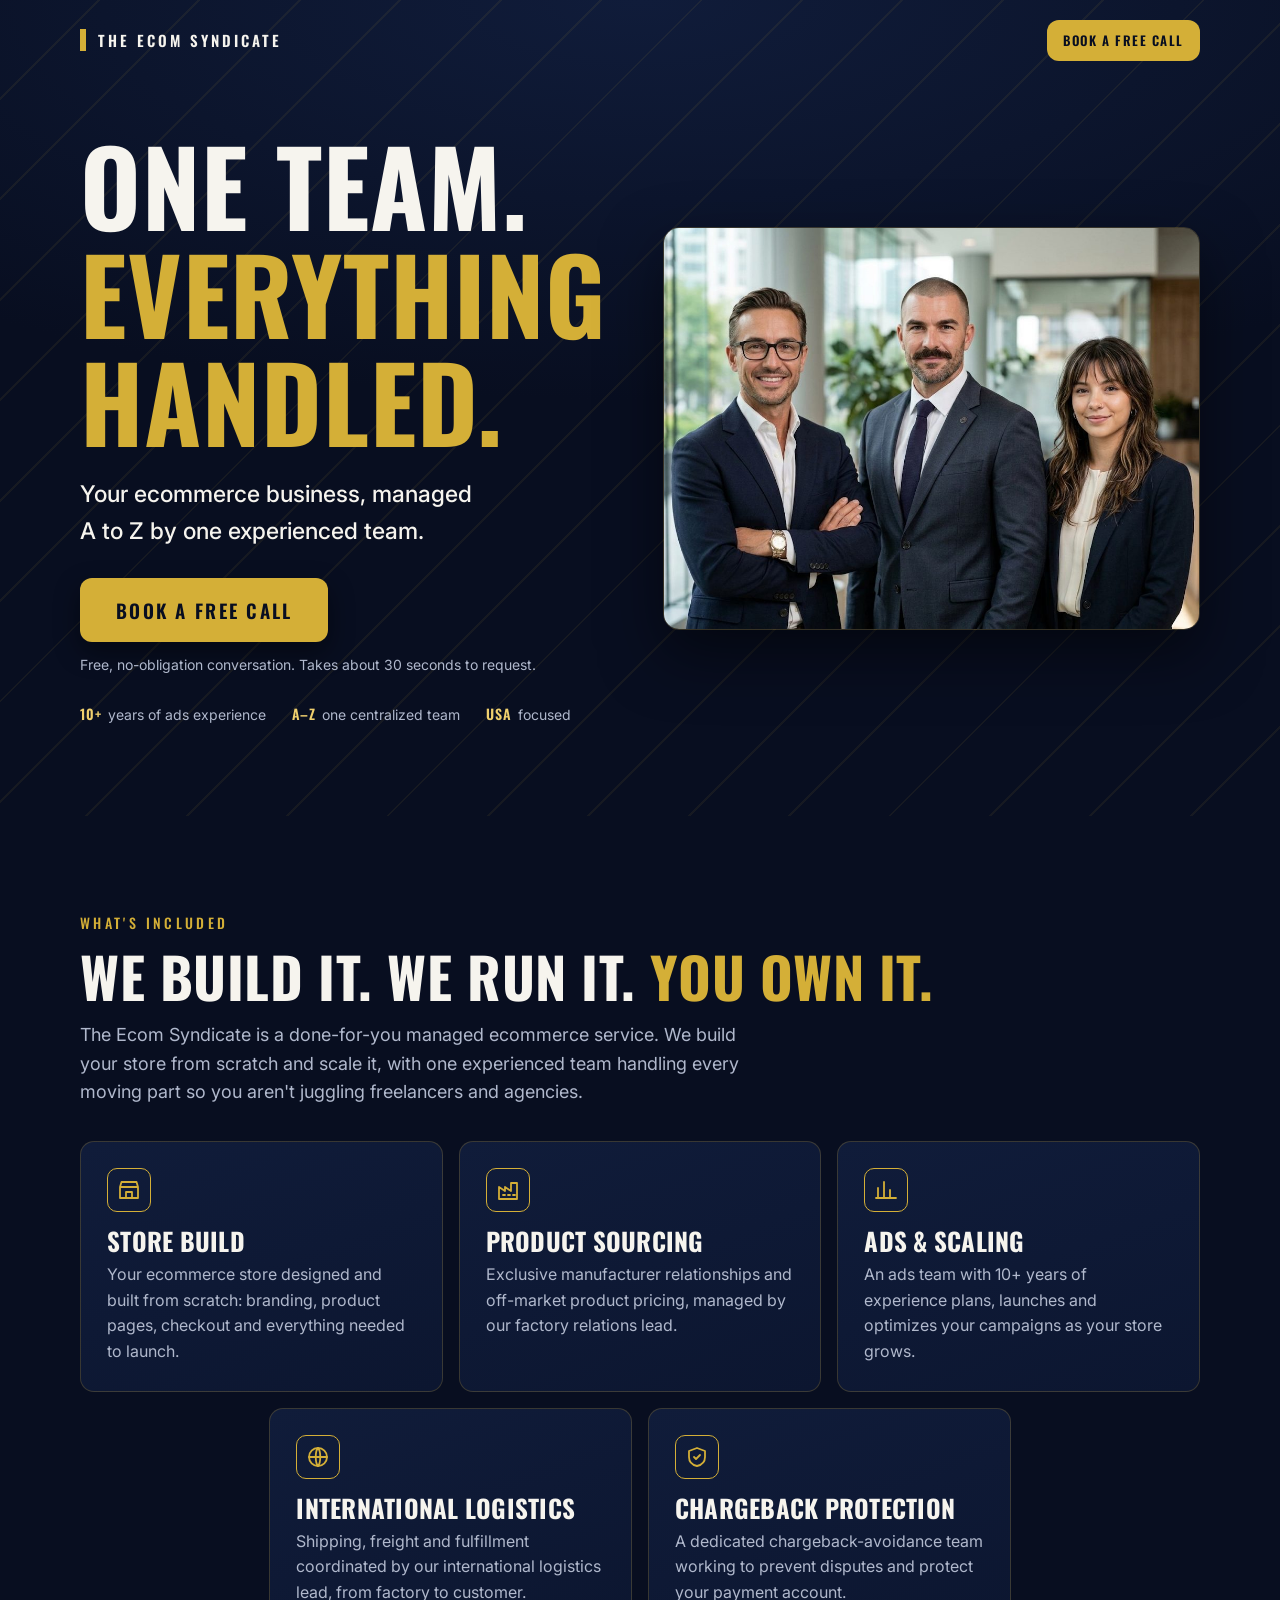
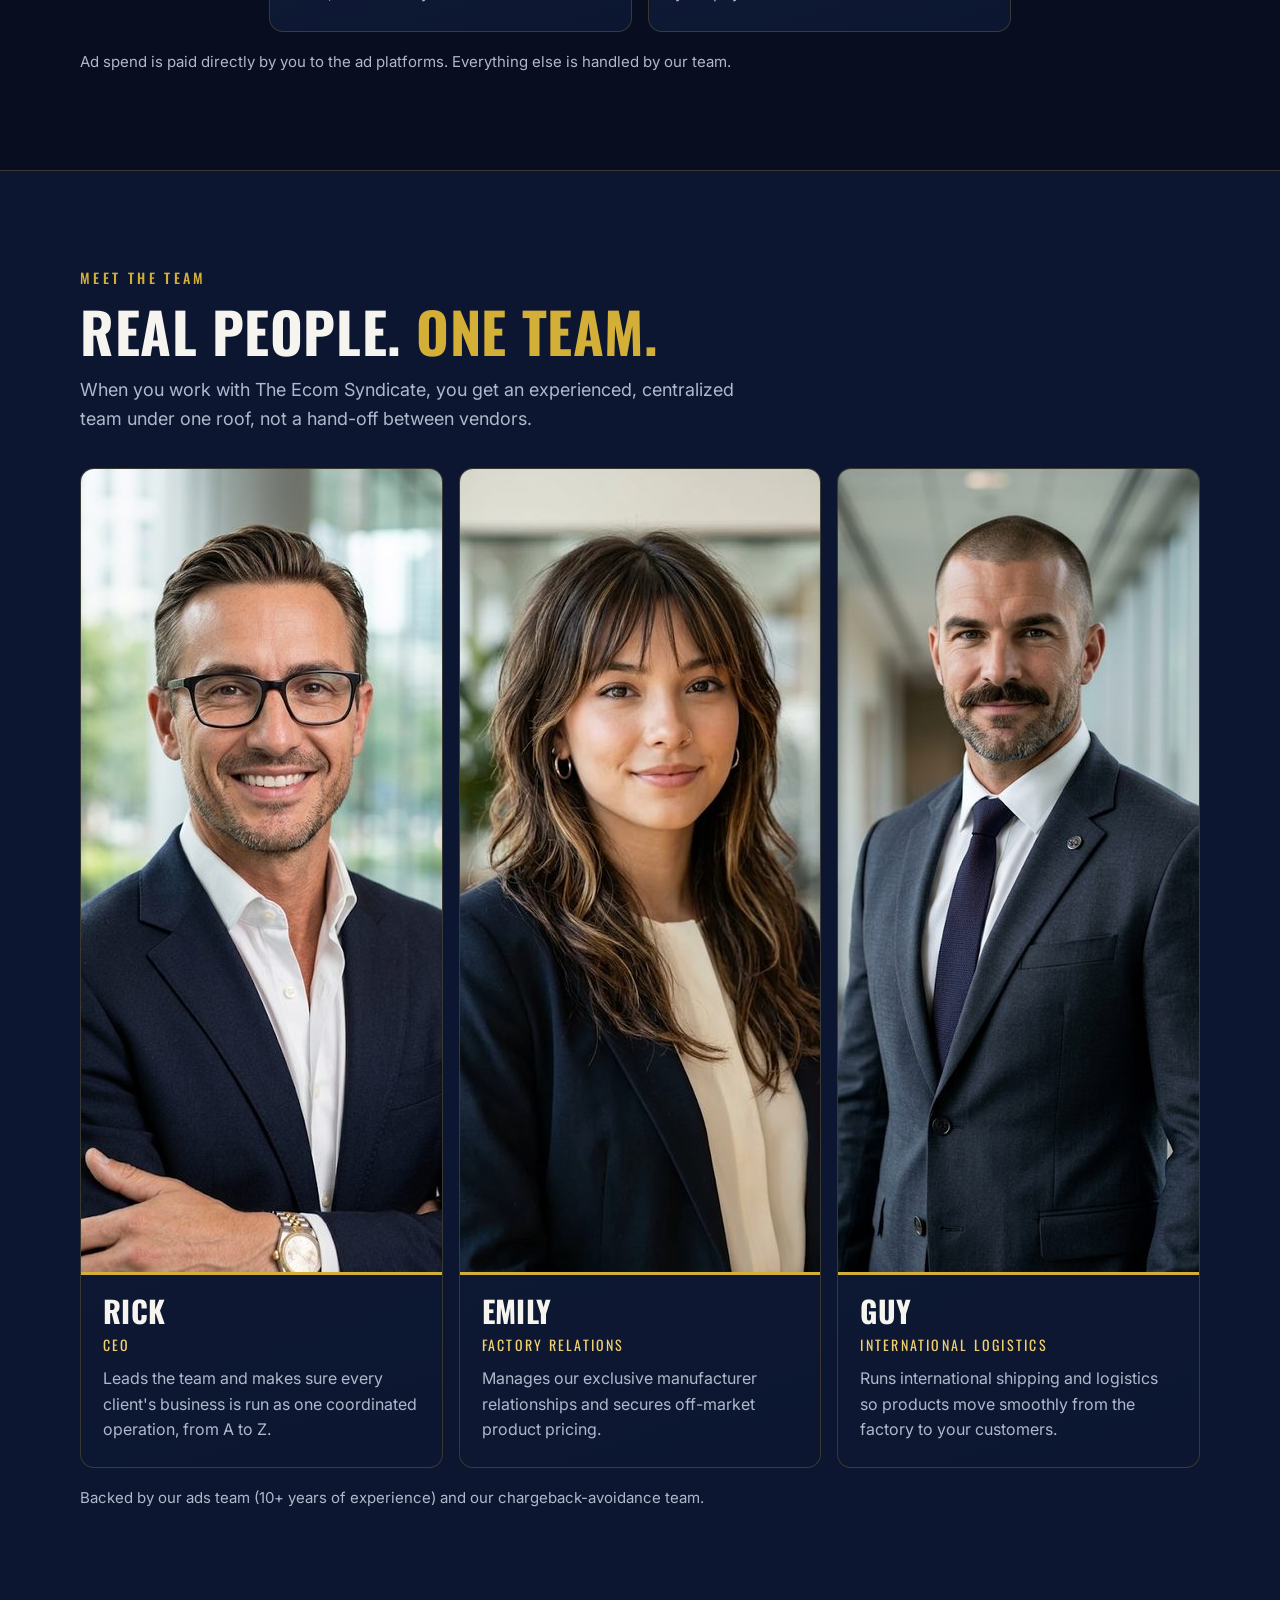
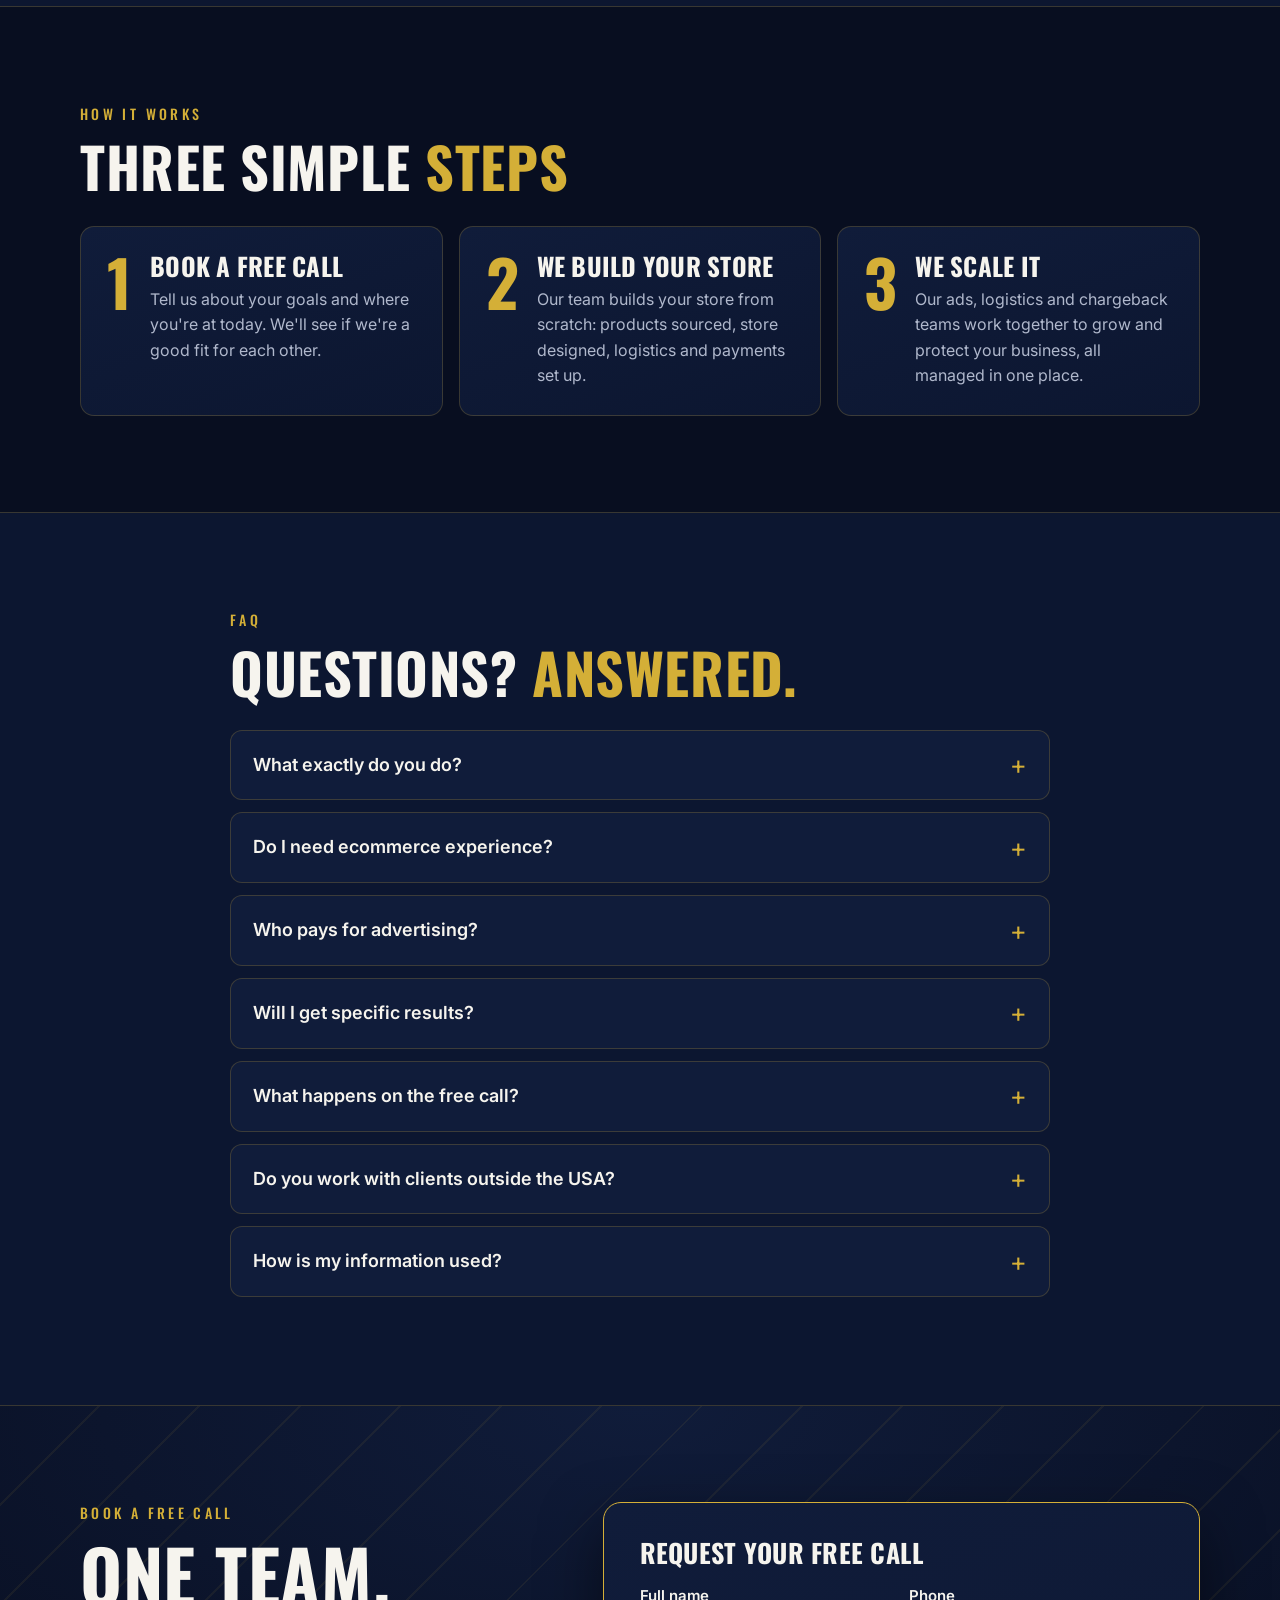
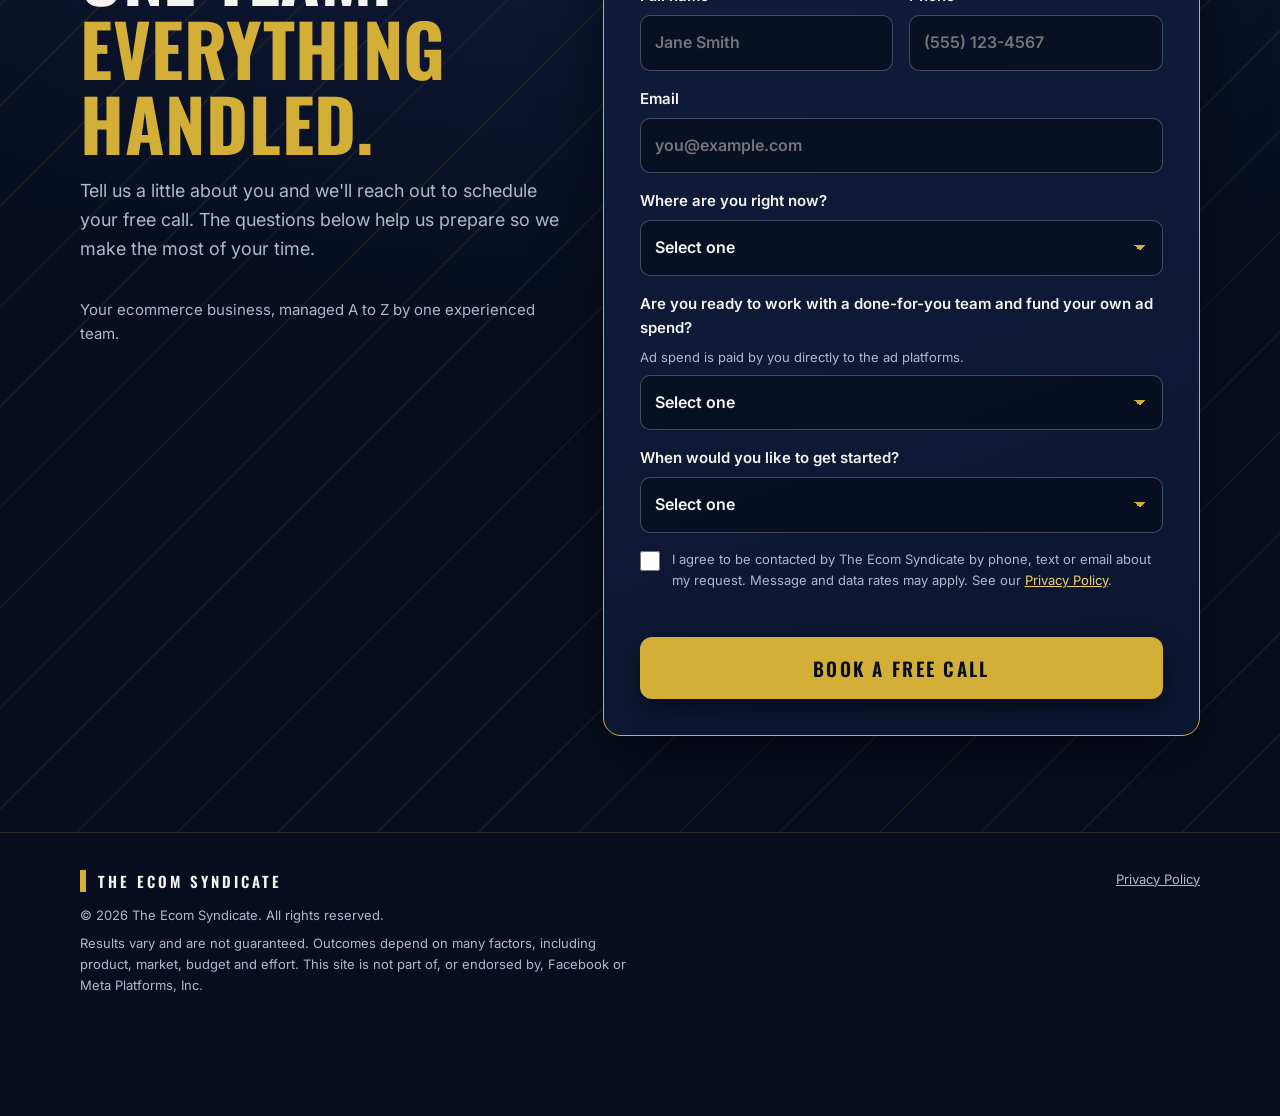
==== index.html @ e05e8efc "Launch The Ecom Syndicate landing page" ====
<!doctype html>
<html lang="en">
<head>
<meta charset="utf-8">
<meta name="viewport" content="width=device-width,initial-scale=1">
<title>The Ecom Syndicate | Done-for-You Ecommerce, Managed A to Z</title>
<meta name="description" content="Your ecommerce business, managed A to Z by one experienced team. We build your store from scratch and scale it. Book a free call.">
<meta name="theme-color" content="#080e20">
<meta property="og:title" content="The Ecom Syndicate | One Team. Everything Handled.">
<meta property="og:description" content="Your ecommerce business, managed A to Z by one experienced team.">
<meta property="og:image" content="assets/team-photo.jpg">
<link rel="preload" href="assets/oswald.ttf" as="font" type="font/ttf" crossorigin>
<link rel="preload" href="assets/inter.ttf" as="font" type="font/ttf" crossorigin>
<link rel="preload" as="image" href="assets/team-photo.jpg">
<link rel="stylesheet" href="style.css">
</head>
<body>

<header class="top"><div class="wrap">
  <a class="wordmark" href="#top">The Ecom Syndicate</a>
  <a class="btn" href="#book">Book a free call</a>
</div></header>

<main id="top">
<div class="bg hero"><div class="wrap">
  <div>
    <h1><span>One Team.</span><span class="gold">Everything Handled.</span></h1>
    <p class="lead">Your ecommerce business, managed A to Z by one experienced team.</p>
    <a class="btn" href="#book">Book a free call</a>
    <span class="cta-note">Free, no-obligation conversation. Takes about 30 seconds to request.</span>
    <div class="stats">
      <span><b>10+</b>years of ads experience</span>
      <span><b>A–Z</b>one centralized team</span>
      <span><b>USA</b>focused</span>
    </div>
  </div>
  <div class="photo"><img src="assets/team-photo.jpg" width="1024" height="765" alt="The Ecom Syndicate team in a modern office" fetchpriority="high"></div>
</div></div>

<section id="included"><div class="wrap">
  <div class="eyebrow">What's included</div>
  <h2>We build it. We run it. <span class="gold">You own it.</span></h2>
  <p class="sub">The Ecom Syndicate is a done-for-you managed ecommerce service. We build your store from scratch and scale it, with one experienced team handling every moving part so you aren't juggling freelancers and agencies.</p>
  <div class="grid g3 g5">
    <div class="card"><div class="ico"><svg viewBox="0 0 24 24"><path d="M3 9l1.5-5h15L21 9M3 9h18M3 9v11h18V9M9 20v-6h6v6"/></svg></div><h3>Store Build</h3><p>Your ecommerce store designed and built from scratch: branding, product pages, checkout and everything needed to launch.</p></div>
    <div class="card"><div class="ico"><svg viewBox="0 0 24 24"><path d="M3 21V9l6 4V9l6 4V5h6v16zM7 17h2M12 17h2M17 17h2"/></svg></div><h3>Product Sourcing</h3><p>Exclusive manufacturer relationships and off-market product pricing, managed by our factory relations lead.</p></div>
    <div class="card"><div class="ico"><svg viewBox="0 0 24 24"><path d="M4 20V10M10 20V4M16 20v-8M22 20H2"/></svg></div><h3>Ads &amp; Scaling</h3><p>An ads team with 10+ years of experience plans, launches and optimizes your campaigns as your store grows.</p></div>
    <div class="card"><div class="ico"><svg viewBox="0 0 24 24"><circle cx="12" cy="12" r="9"/><path d="M3 12h18M12 3c3 3 3 15 0 18M12 3c-3 3-3 15 0 18"/></svg></div><h3>International Logistics</h3><p>Shipping, freight and fulfillment coordinated by our international logistics lead, from factory to customer.</p></div>
    <div class="card"><div class="ico"><svg viewBox="0 0 24 24"><path d="M12 3l8 3v6c0 5-3.5 8-8 9-4.5-1-8-4-8-9V6zM9 12l2 2 4-4"/></svg></div><h3>Chargeback Protection</h3><p>A dedicated chargeback-avoidance team working to prevent disputes and protect your payment account.</p></div>
  </div>
  <p class="team-note">Ad spend is paid directly by you to the ad platforms. Everything else is handled by our team.</p>
</div></section>

<section id="team" class="alt"><div class="wrap">
  <div class="eyebrow">Meet the team</div>
  <h2>Real people. <span class="gold">One team.</span></h2>
  <p class="sub">When you work with The Ecom Syndicate, you get an experienced, centralized team under one roof, not a hand-off between vendors.</p>
  <div class="grid g3">
    <article class="card person"><img loading="lazy" src="assets/rick-ceo.jpg" width="600" height="803" alt="Rick, CEO of The Ecom Syndicate"><div class="meta"><h3>Rick</h3><div class="role">CEO</div><p>Leads the team and makes sure every client's business is run as one coordinated operation, from A to Z.</p></div></article>
    <article class="card person"><img loading="lazy" src="assets/emily-factory-relations.jpg" width="600" height="803" alt="Emily, Factory Relations at The Ecom Syndicate"><div class="meta"><h3>Emily</h3><div class="role">Factory Relations</div><p>Manages our exclusive manufacturer relationships and secures off-market product pricing.</p></div></article>
    <article class="card person"><img loading="lazy" src="assets/guy-international-logistics.jpg" width="600" height="803" alt="Guy, International Logistics at The Ecom Syndicate"><div class="meta"><h3>Guy</h3><div class="role">International Logistics</div><p>Runs international shipping and logistics so products move smoothly from the factory to your customers.</p></div></article>
  </div>
  <p class="team-note">Backed by our ads team (10+ years of experience) and our chargeback-avoidance team.</p>
</div></section>

<section id="how"><div class="wrap">
  <div class="eyebrow">How it works</div>
  <h2>Three simple <span class="gold">steps</span></h2>
  <div class="grid g3" style="margin-top:30px">
    <div class="card step"><div class="num">1</div><div><h3>Book a free call</h3><p>Tell us about your goals and where you're at today. We'll see if we're a good fit for each other.</p></div></div>
    <div class="card step"><div class="num">2</div><div><h3>We build your store</h3><p>Our team builds your store from scratch: products sourced, store designed, logistics and payments set up.</p></div></div>
    <div class="card step"><div class="num">3</div><div><h3>We scale it</h3><p>Our ads, logistics and chargeback teams work together to grow and protect your business, all managed in one place.</p></div></div>
  </div>
</div></section>

<section id="faq" class="alt"><div class="wrap" style="max-width:820px">
  <div class="eyebrow">FAQ</div>
  <h2>Questions? <span class="gold">Answered.</span></h2>
  <div style="margin-top:28px">
  <details><summary>What exactly do you do?</summary><p>We are a done-for-you managed ecommerce service. We build your store from scratch and scale it. One centralized, experienced team handles store build, product sourcing, advertising, international logistics and chargeback protection.</p></details>
  <details><summary>Do I need ecommerce experience?</summary><p>No. Our team handles the work from A to Z. Many people who contact us are starting from zero, and others already run a store and want help scaling it.</p></details>
  <details><summary>Who pays for advertising?</summary><p>You pay the ad platforms directly for your ad spend, so you always control that budget. Our ads team manages the campaigns.</p></details>
  <details><summary>Will I get specific results?</summary><p>No one can promise specific results, and we don't. Outcomes depend on many factors, including product, market, budget and timing. What we do promise is an experienced team working on your business every day. We'll talk honestly about what's realistic on your call.</p></details>
  <details><summary>What happens on the free call?</summary><p>We learn about your goals and situation, explain how our service works, and answer your questions. If it looks like a fit, we'll outline next steps. There's no obligation.</p></details>
  <details><summary>Do you work with clients outside the USA?</summary><p>We currently focus on clients in the United States.</p></details>
  <details><summary>How is my information used?</summary><p>Only to contact you about your request. See our <a href="privacy.html">Privacy Policy</a>.</p></details>
  </div>
</div></section>

<section id="book" class="bg final"><div class="wrap">
  <div>
    <div class="eyebrow">Book a free call</div>
    <h2>One team.<br><span class="gold">Everything handled.</span></h2>
    <p class="sub">Tell us a little about you and we'll reach out to schedule your free call. The questions below help us prepare so we make the most of your time.</p>
    <p class="team-note">Your ecommerce business, managed A to Z by one experienced team.</p>
  </div>
  <div class="formbox" id="formbox">
    <div class="formtitle osw" style="font-size:26px;margin-bottom:18px">Request your free call</div>
    <form id="lead-form" novalidate>
      <div class="formrow">
        <label>Full name<input name="name" autocomplete="name" required placeholder="Jane Smith"></label>
        <label>Phone<input name="phone" type="tel" autocomplete="tel" required placeholder="(555) 123-4567"></label>
      </div>
      <label>Email<input name="email" type="email" autocomplete="email" required placeholder="you@example.com"></label>
      <label>Where are you right now?
        <select name="situation" required>
          <option value="" selected disabled>Select one</option>
          <option>I want to start an ecommerce business</option>
          <option>I have a store that is not growing yet</option>
          <option>I have a store and want to scale it</option>
          <option>I'm exploring options</option>
        </select>
      </label>
      <label>Are you ready to work with a done-for-you team and fund your own ad spend?
        <small>Ad spend is paid by you directly to the ad platforms.</small>
        <select name="readiness" required>
          <option value="" selected disabled>Select one</option>
          <option>Yes, I'm ready to move forward</option>
          <option>Yes, I'd like to understand the details first</option>
          <option>Not sure yet</option>
          <option>Not right now</option>
        </select>
      </label>
      <label>When would you like to get started?
        <select name="timeline" required>
          <option value="" selected disabled>Select one</option>
          <option>As soon as possible</option>
          <option>Within 30 days</option>
          <option>In 1–3 months</option>
          <option>Just researching</option>
        </select>
      </label>
      <div class="hp" aria-hidden="true"><label>Leave blank<input name="website" tabindex="-1" autocomplete="off"></label></div>
      <label class="consent"><input type="checkbox" name="consent" required><span>I agree to be contacted by The Ecom Syndicate by phone, text or email about my request. Message and data rates may apply. See our <a href="privacy.html">Privacy Policy</a>.</span></label>
      <div class="err" id="form-error" role="alert"></div>
      <button class="btn" type="submit" id="submit-btn">Book a free call</button>
    </form>
    <div class="thanks" id="thanks" tabindex="-1">
      <h3>Thank you!</h3>
      <p>We received your request and will be in touch shortly. To get on the calendar sooner, pick a time below.</p>
      <div class="booking" id="booking"></div>
    </div>
  </div>
</div></section>
</main>

<footer><div class="wrap">
  <div>
    <a class="wordmark" href="#top" style="margin-bottom:12px">The Ecom Syndicate</a>
    <p>&copy; <span id="yr">2026</span> The Ecom Syndicate. All rights reserved.</p>
    <p style="margin-top:8px;max-width:70ch">Results vary and are not guaranteed. Outcomes depend on many factors, including product, market, budget and effort. This site is not part of, or endorsed by, Facebook or Meta Platforms, Inc.</p>
  </div>
  <div><a href="privacy.html">Privacy Policy</a></div>
</div></footer>

<div class="sticky" id="sticky"><a class="btn" href="#book">Book a free call</a></div>
<script src="script.js" defer></script>
</body>
</html>
---- style.css ----
@font-face{font-family:Oswald;src:url(assets/oswald.ttf) format("truetype");font-weight:200 700;font-display:swap}
@font-face{font-family:Inter;src:url(assets/inter.ttf) format("truetype");font-weight:100 900;font-display:swap}
:root{--navy:#080e20;--navy2:#101c3a;--navy3:#0c1630;--gold:#d4af37;--gold-l:#f0d06e;--white:#f6f4ee;--mute:#b0b8cc;--line:rgba(212,175,55,.22)}
*{box-sizing:border-box;margin:0;padding:0}
html{scroll-behavior:smooth;-webkit-text-size-adjust:100%}
body{font-family:Inter,system-ui,-apple-system,Segoe UI,Roboto,sans-serif;background:var(--navy);color:var(--white);line-height:1.6;font-size:17px;overflow-x:hidden}
img{max-width:100%;display:block}
a{color:var(--gold-l)}
.wrap{width:min(1120px,100% - 40px);margin-inline:auto}
h1,h2,h3,.osw{font-family:Oswald,Impact,sans-serif;text-transform:uppercase;line-height:1.04;font-weight:700;letter-spacing:.01em}
.gold{color:var(--gold)}
.wordmark{display:flex;align-items:center;gap:12px;font-family:Oswald,sans-serif;font-weight:600;letter-spacing:.2em;font-size:15px;text-transform:uppercase;color:var(--white);text-decoration:none;white-space:nowrap}
.wordmark:before{content:"";width:6px;height:22px;background:var(--gold)}
.btn{display:inline-block;background:var(--gold);color:var(--navy);font-family:Oswald,sans-serif;font-weight:600;text-transform:uppercase;letter-spacing:.12em;font-size:19px;padding:17px 36px;border-radius:12px;text-decoration:none;border:0;cursor:pointer;box-shadow:0 10px 26px rgba(0,0,0,.45);transition:transform .15s,background .15s}
.btn:hover{background:var(--gold-l);transform:translateY(-2px)}
.btn[disabled]{opacity:.6;cursor:wait}
header.top{position:absolute;inset:0 0 auto 0;z-index:5;padding:20px 0}
header.top .wrap{display:flex;justify-content:space-between;align-items:center}
header.top .btn{padding:10px 16px;font-size:13px;box-shadow:none;white-space:nowrap}
@media(max-width:420px){.wordmark{font-size:13px;letter-spacing:.14em;gap:9px}.wordmark:before{height:18px}}
.bg{background:radial-gradient(120% 70% at 50% 0,var(--navy2),var(--navy) 70%);position:relative}
.bg:before{content:"";position:absolute;inset:0;pointer-events:none;background:repeating-linear-gradient(135deg,transparent 0 69px,rgba(212,175,55,.07) 69px 71px)}
.bg>*{position:relative}
/* hero */
.hero{padding:92px 0 56px}
.hero .wrap{display:grid;gap:30px}
.hero h1{font-size:clamp(46px,13vw,104px)}
.hero h1 span{display:block}
.hero p.lead{font-size:clamp(18px,4.6vw,23px);font-weight:500;margin:22px 0 28px;max-width:34ch;text-wrap:balance}
.hero .photo{border-radius:16px;overflow:hidden;border:1px solid var(--line);box-shadow:0 24px 60px rgba(0,0,0,.5)}
.hero .photo img{width:100%;height:auto;aspect-ratio:4/3;object-fit:cover}
.cta-note{display:block;margin-top:12px;font-size:14px;color:var(--mute)}
.stats{display:flex;flex-wrap:wrap;gap:10px 26px;margin-top:26px;font-size:14px;color:var(--mute)}
.stats b{color:var(--gold-l);font-family:Oswald,sans-serif;letter-spacing:.06em;font-weight:600;margin-right:6px}
/* sections */
section{padding:64px 0}
.eyebrow{font-family:Oswald,sans-serif;letter-spacing:.24em;color:var(--gold);font-size:14px;text-transform:uppercase;margin-bottom:12px;font-weight:500}
h2{font-size:clamp(34px,8.5vw,56px);margin-bottom:16px}
.sub{color:var(--mute);max-width:60ch;margin-bottom:34px}
.alt{background:var(--navy3);border-block:1px solid var(--line)}
.grid{display:grid;gap:16px}
.card{background:linear-gradient(160deg,var(--navy2),var(--navy3));border:1px solid var(--line);border-radius:14px;padding:26px}
.card h3{font-size:25px;margin-bottom:8px;color:var(--white)}
.card p{color:var(--mute);font-size:16px}
.ico{width:44px;height:44px;border-radius:10px;border:1px solid var(--gold);display:grid;place-items:center;margin-bottom:16px;color:var(--gold)}
.ico svg{width:24px;height:24px;stroke:currentColor;fill:none;stroke-width:1.8;stroke-linecap:round;stroke-linejoin:round}
/* team */
.person{overflow:hidden;padding:0}
.person img{width:100%;aspect-ratio:3/3.4;object-fit:cover;object-position:50% 12%}
.person .meta{padding:20px 22px 24px;border-top:3px solid var(--gold)}
.person h3{font-size:30px}
.person .role{font-family:Oswald,sans-serif;text-transform:uppercase;letter-spacing:.16em;color:var(--gold-l);font-size:14px;margin:2px 0 10px}
.team-note{margin-top:18px;color:var(--mute);font-size:15px}
/* steps */
.step{display:grid;grid-template-columns:auto 1fr;gap:18px;align-items:start}
.num{font-family:Oswald,sans-serif;font-size:64px;font-weight:700;line-height:.9;color:var(--gold)}
/* faq */
details{border:1px solid var(--line);border-radius:12px;background:var(--navy2);margin-bottom:12px}
summary{cursor:pointer;list-style:none;padding:20px 54px 20px 22px;font-weight:600;position:relative}
summary::-webkit-details-marker{display:none}
summary:after{content:"+";position:absolute;right:22px;top:50%;transform:translateY(-50%);color:var(--gold);font-size:26px;font-weight:400}
details[open] summary:after{content:"–"}
details p{padding:0 22px 20px;color:var(--mute)}
/* form */
.formbox{background:linear-gradient(160deg,var(--navy2),var(--navy3));border:1px solid var(--gold);border-radius:18px;padding:26px 22px;box-shadow:0 24px 60px rgba(0,0,0,.5)}
.final .wrap{display:grid;gap:34px}
.final h2{font-size:clamp(40px,10vw,72px)}
form{display:grid;gap:16px}
label{display:grid;gap:7px;font-weight:600;font-size:15px}
label small{font-weight:400;color:var(--mute);font-size:13px}
input,select,textarea{width:100%;font:inherit;font-size:16px;color:var(--white);background:rgba(8,14,32,.8);border:1px solid rgba(176,184,204,.35);border-radius:10px;padding:14px;min-height:50px}
select{appearance:none;background-image:linear-gradient(45deg,transparent 50%,var(--gold) 50%),linear-gradient(135deg,var(--gold) 50%,transparent 50%);background-position:calc(100% - 22px) 50%,calc(100% - 16px) 50%;background-size:6px 6px;background-repeat:no-repeat;padding-right:40px}
select option{background:var(--navy);color:var(--white)}
input:focus,select:focus,textarea:focus{outline:2px solid var(--gold);outline-offset:1px}
.consent{display:grid;grid-template-columns:auto 1fr;gap:12px;font-weight:400;font-size:13px;color:var(--mute);align-items:start}
.consent input{width:20px;height:20px;min-height:0;margin-top:2px;accent-color:var(--gold)}
.hp{position:absolute;left:-9999px;width:1px;height:1px;overflow:hidden}
.err{color:#ff9d9d;font-size:14px;min-height:1em}
.thanks{display:none;text-align:left}
.thanks h3{font-size:34px;color:var(--gold);margin-bottom:10px}
.booking{margin-top:20px;border:1px dashed var(--gold);border-radius:12px;min-height:300px;display:grid;place-items:center;text-align:center;padding:24px;color:var(--mute);font-size:15px;overflow:hidden}
.booking iframe{width:100%;height:660px;border:0;background:#fff;border-radius:10px}
.sent form{display:none}.sent .thanks{display:block}.sent .formtitle{display:none}
footer{padding:36px 0 120px;border-top:1px solid var(--line);color:var(--mute);font-size:13px}
footer .wrap{display:grid;gap:14px}
footer a{color:var(--mute)}
/* sticky mobile cta */
.sticky{position:fixed;left:0;right:0;bottom:0;z-index:9;padding:12px 20px calc(12px + env(safe-area-inset-bottom));background:rgba(8,14,32,.94);border-top:1px solid var(--line);backdrop-filter:blur(8px);text-align:center;transform:translateY(110%);transition:transform .25s}
.sticky.show{transform:none}
.sticky .btn{display:block;padding:14px}
/* legal */
.legal{padding:110px 0 60px;max-width:800px}
.legal h1{font-size:clamp(38px,9vw,60px);margin-bottom:8px}
.legal h2{font-size:28px;margin:34px 0 10px}
.legal p,.legal li{color:var(--mute);margin-bottom:12px}
.legal ul{padding-left:22px}
@media(min-width:760px){
 body{font-size:18px}
 .hero{padding:130px 0 90px}
 .hero .wrap{grid-template-columns:.9fr 1.1fr;align-items:center;gap:56px}
 section{padding:96px 0}
 .g3{grid-template-columns:repeat(3,1fr)}
 .g2{grid-template-columns:repeat(2,1fr)}
 .g5{grid-template-columns:repeat(6,1fr)}.g5>*{grid-column:span 2}.g5>:nth-child(4){grid-column:2/span 2}.g5>:nth-child(5){grid-column:4/span 2}
 .final .wrap{grid-template-columns:.9fr 1.1fr;align-items:start}
 .formbox{padding:36px}
 .sticky{display:none}
 .formrow{display:grid;grid-template-columns:1fr 1fr;gap:16px}
 footer .wrap{grid-template-columns:1fr auto}
}
@media(max-width:759px){.formrow{display:grid;gap:16px}}
@media(prefers-reduced-motion:reduce){*{transition:none!important;scroll-behavior:auto!important}}
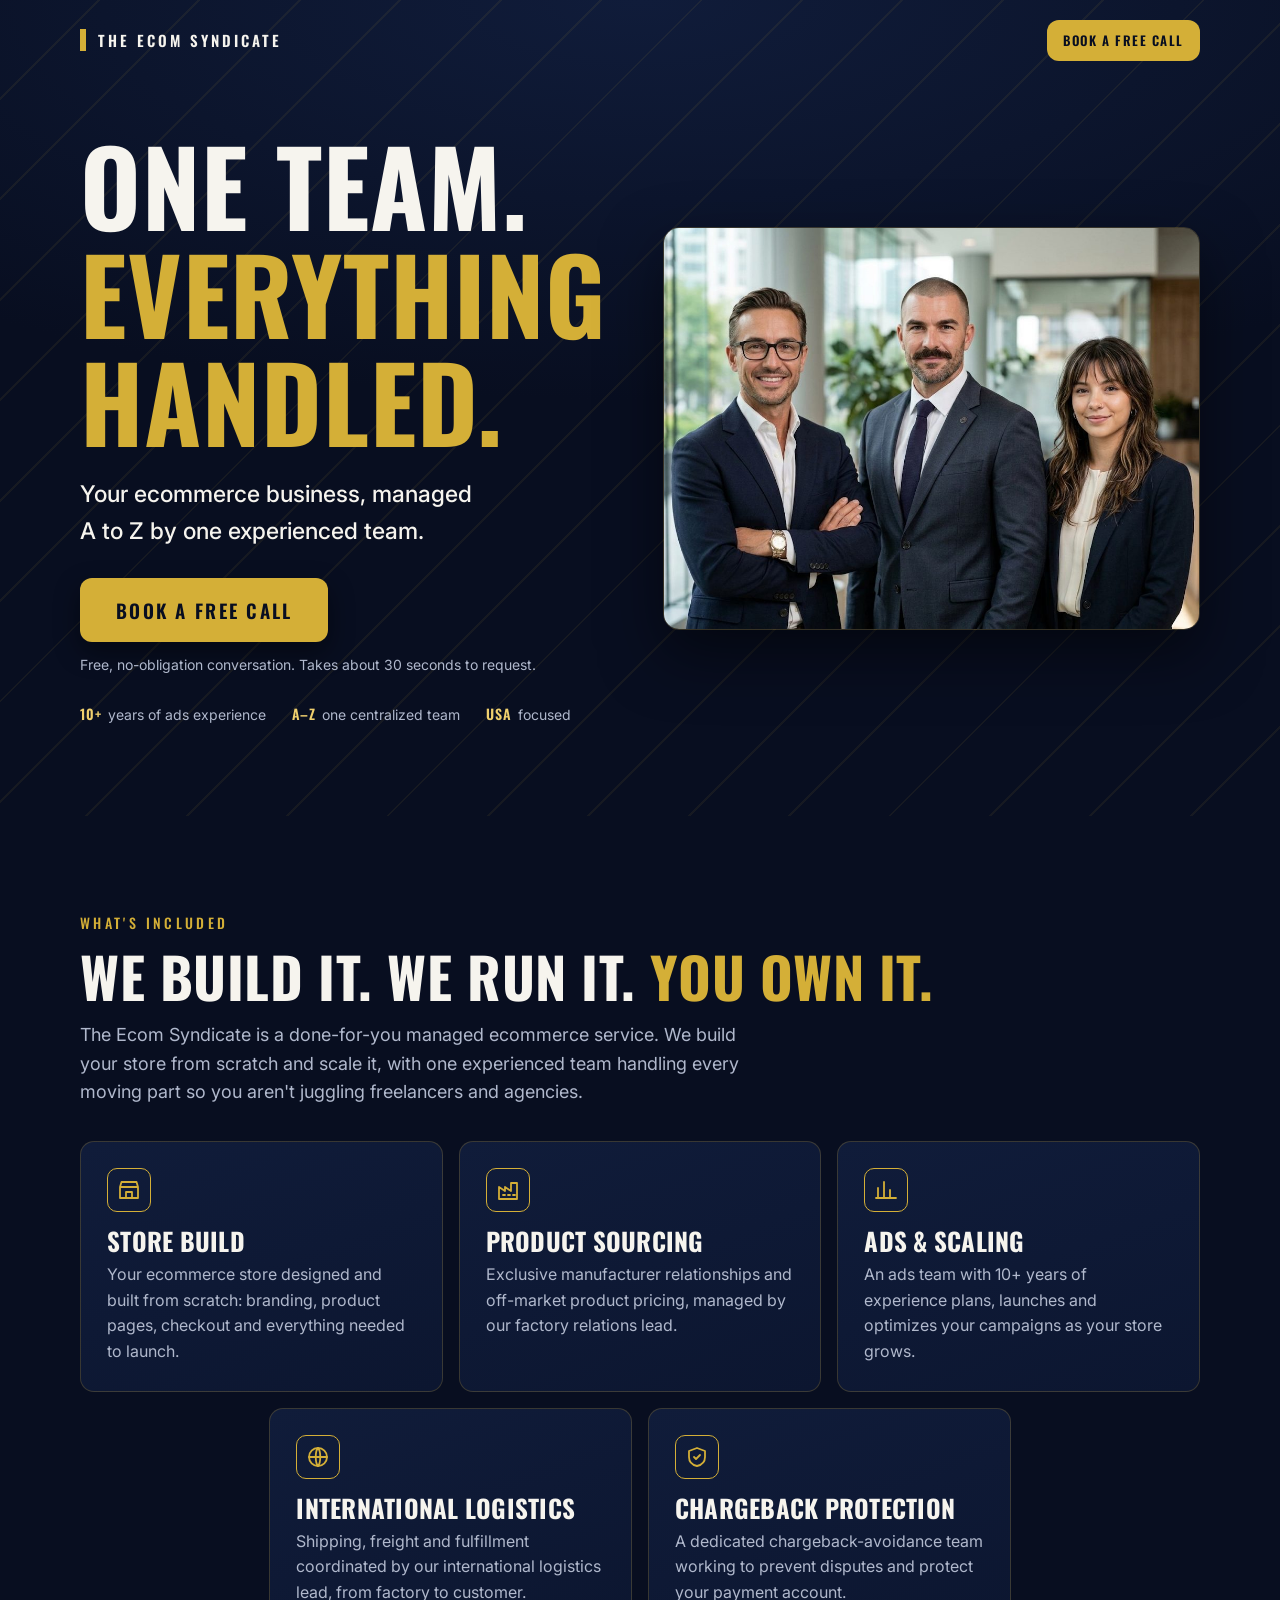
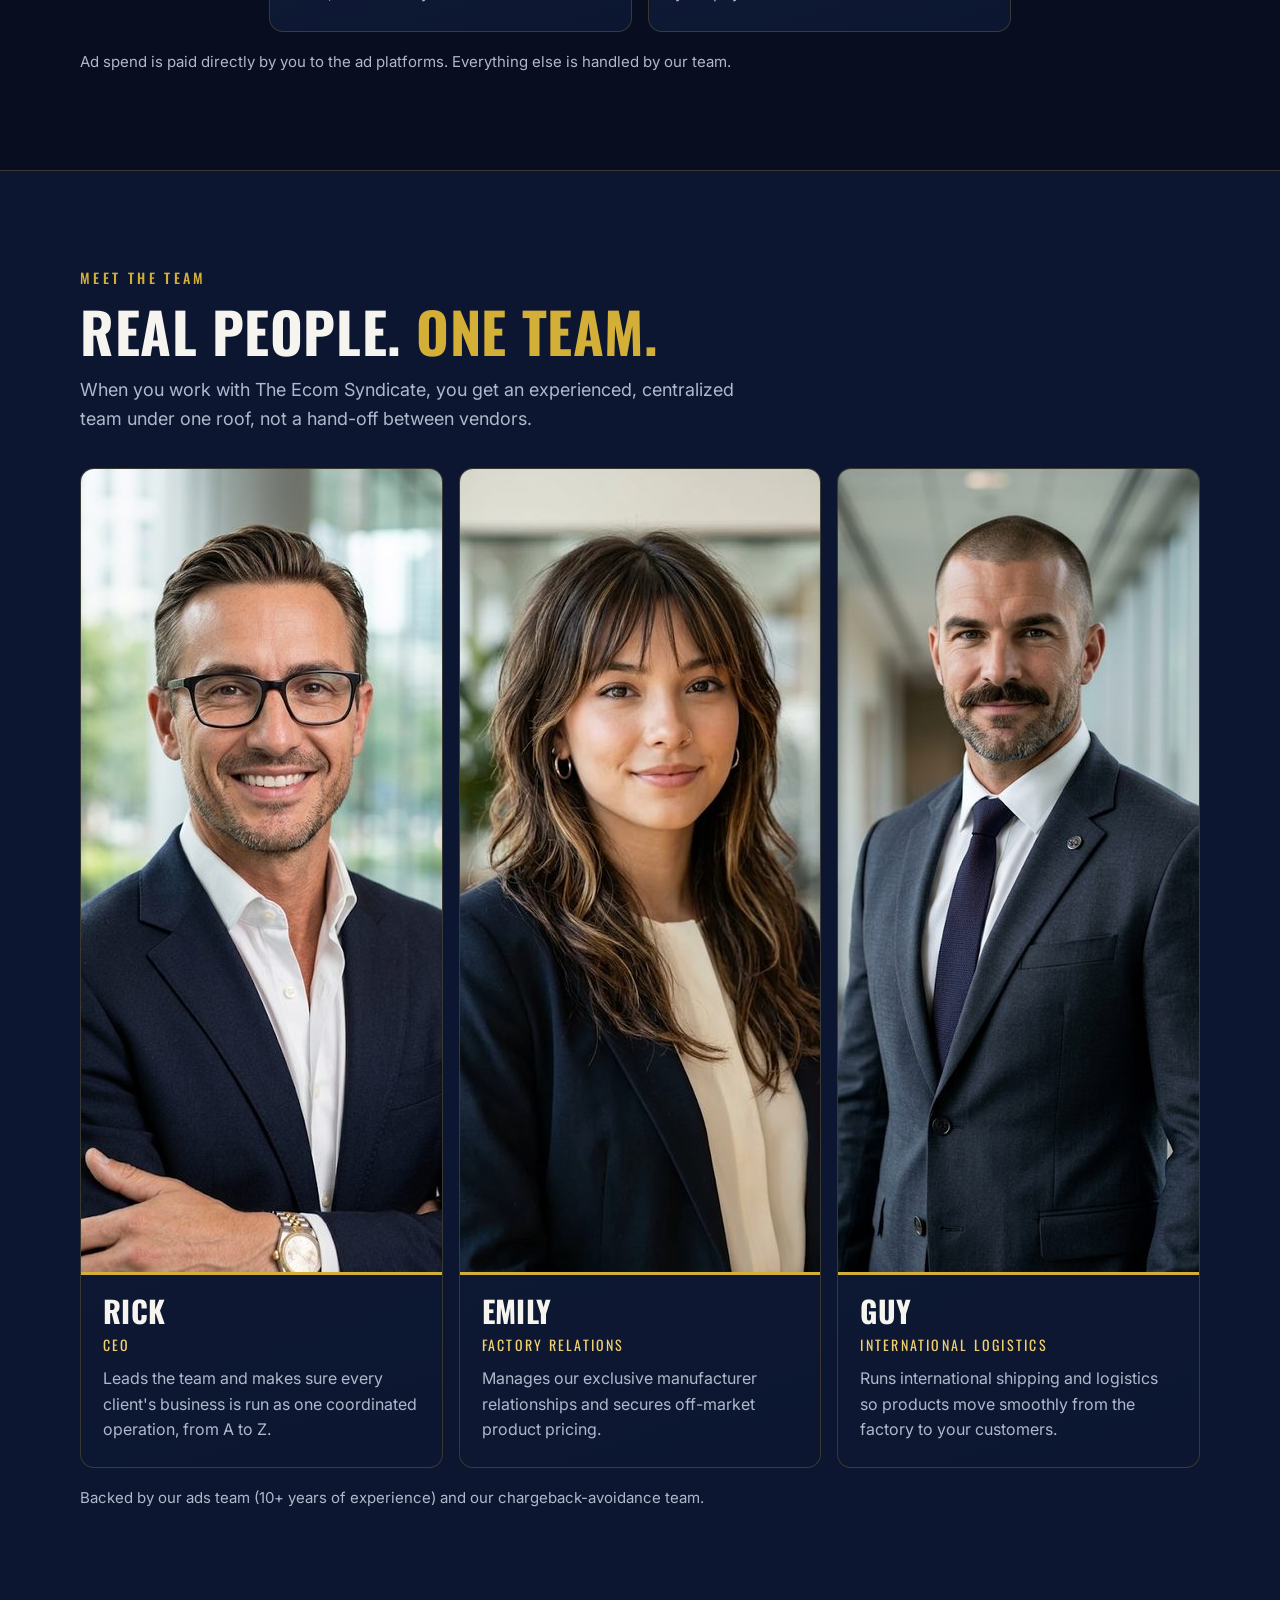
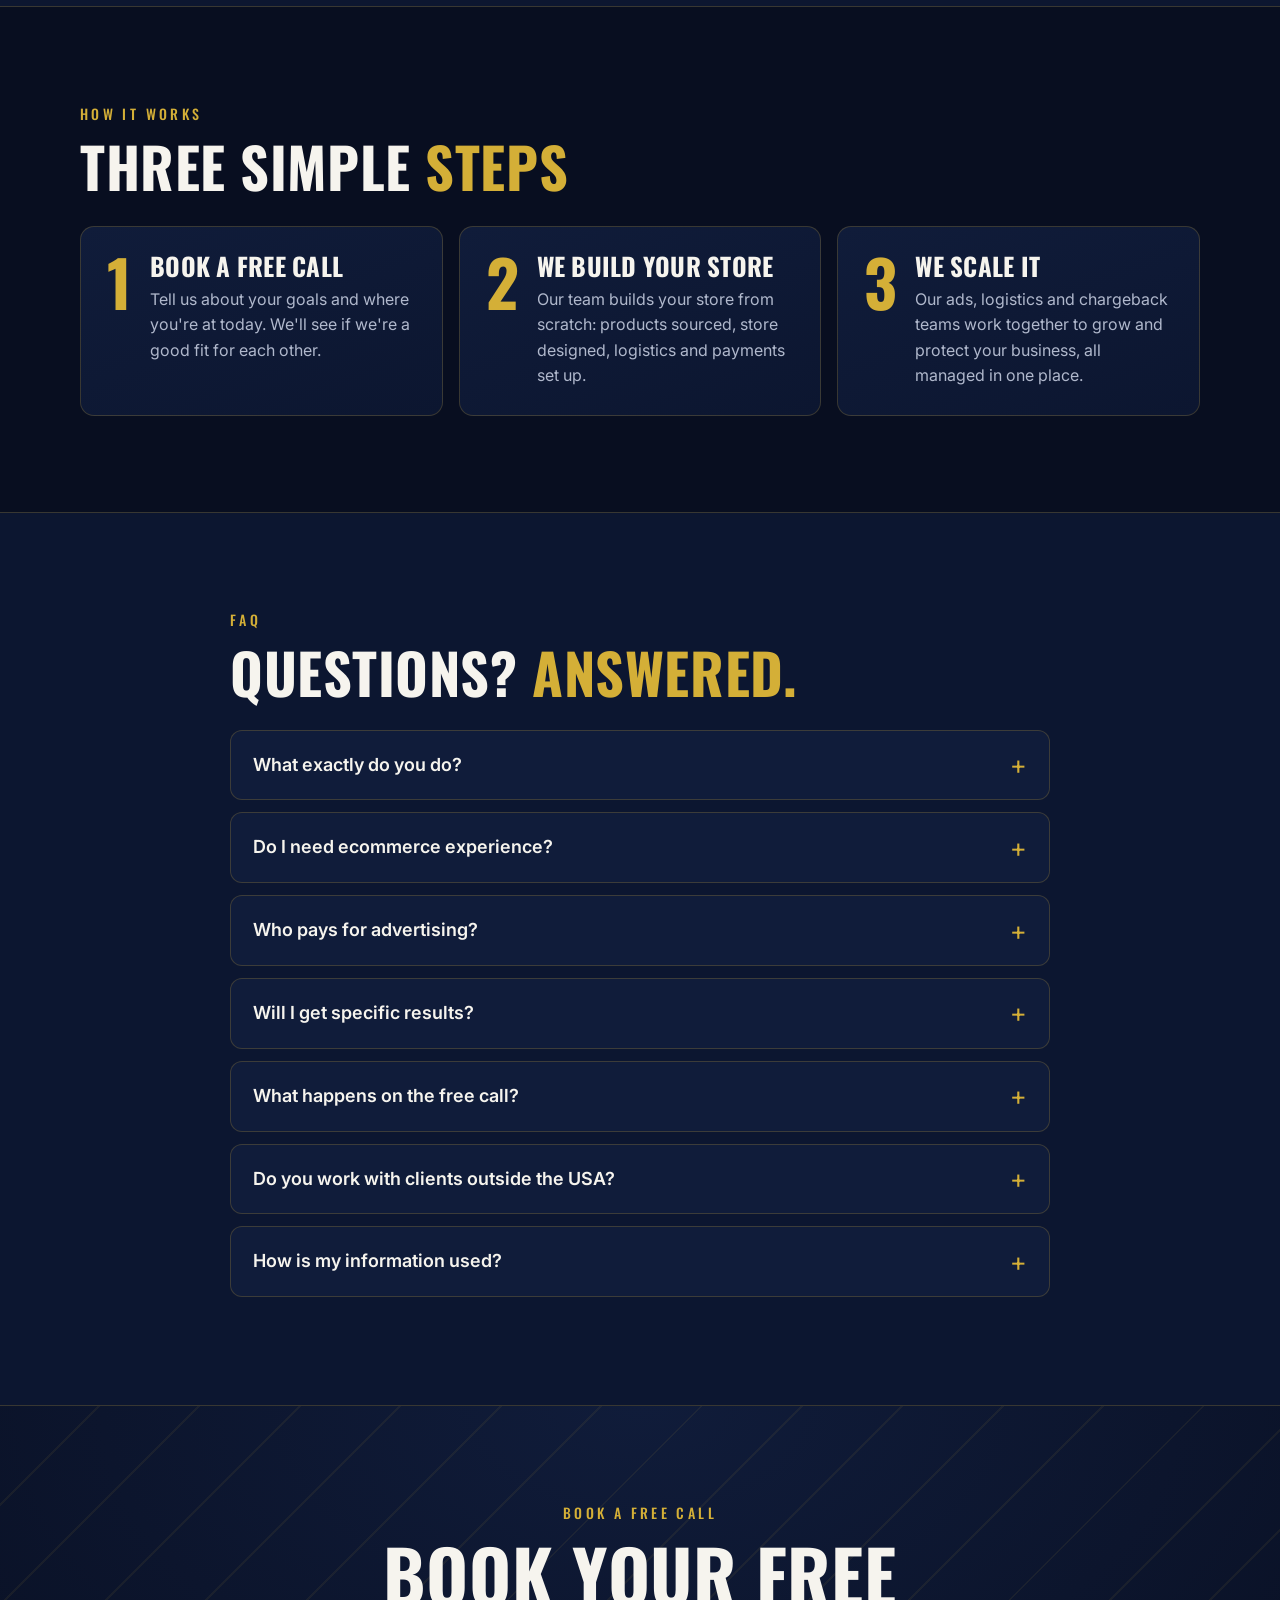
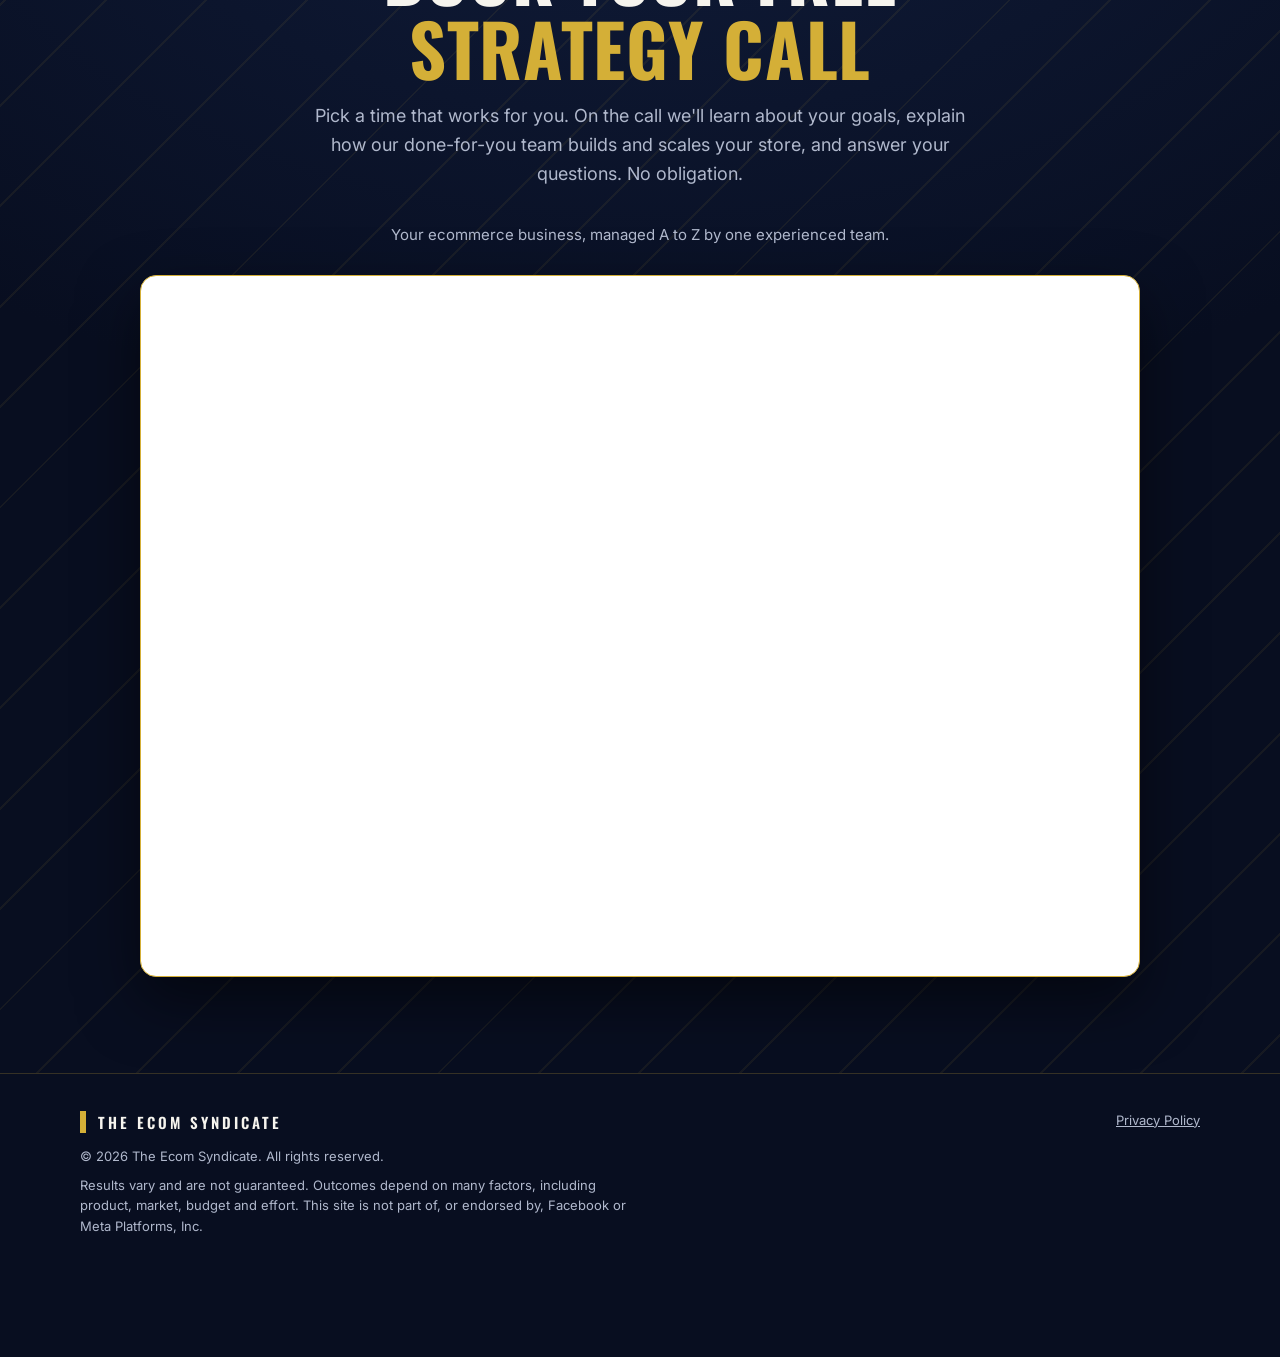
==== commit 0d783b34: "Replace lead form with Calendly inline widget" ====
--- a/index.html
+++ b/index.html
@@ -83,63 +83,22 @@
   <details><summary>Will I get specific results?</summary><p>No one can promise specific results, and we don't. Outcomes depend on many factors, including product, market, budget and timing. What we do promise is an experienced team working on your business every day. We'll talk honestly about what's realistic on your call.</p></details>
   <details><summary>What happens on the free call?</summary><p>We learn about your goals and situation, explain how our service works, and answer your questions. If it looks like a fit, we'll outline next steps. There's no obligation.</p></details>
   <details><summary>Do you work with clients outside the USA?</summary><p>We currently focus on clients in the United States.</p></details>
-  <details><summary>How is my information used?</summary><p>Only to contact you about your request. See our <a href="privacy.html">Privacy Policy</a>.</p></details>
+  <details><summary>How is my information used?</summary><p>Only to contact you about your request and to schedule your call. See our <a href="privacy.html">Privacy Policy</a>.</p></details>
   </div>
 </div></section>
 
 <section id="book" class="bg final"><div class="wrap">
-  <div>
+  <div class="book-head">
     <div class="eyebrow">Book a free call</div>
-    <h2>One team.<br><span class="gold">Everything handled.</span></h2>
-    <p class="sub">Tell us a little about you and we'll reach out to schedule your free call. The questions below help us prepare so we make the most of your time.</p>
+    <h2>Book your free <span class="gold">strategy call</span></h2>
+    <p class="sub">Pick a time that works for you. On the call we'll learn about your goals, explain how our done-for-you team builds and scales your store, and answer your questions. No obligation.</p>
     <p class="team-note">Your ecommerce business, managed A to Z by one experienced team.</p>
   </div>
-  <div class="formbox" id="formbox">
-    <div class="formtitle osw" style="font-size:26px;margin-bottom:18px">Request your free call</div>
-    <form id="lead-form" novalidate>
-      <div class="formrow">
-        <label>Full name<input name="name" autocomplete="name" required placeholder="Jane Smith"></label>
-        <label>Phone<input name="phone" type="tel" autocomplete="tel" required placeholder="(555) 123-4567"></label>
-      </div>
-      <label>Email<input name="email" type="email" autocomplete="email" required placeholder="you@example.com"></label>
-      <label>Where are you right now?
-        <select name="situation" required>
-          <option value="" selected disabled>Select one</option>
-          <option>I want to start an ecommerce business</option>
-          <option>I have a store that is not growing yet</option>
-          <option>I have a store and want to scale it</option>
-          <option>I'm exploring options</option>
-        </select>
-      </label>
-      <label>Are you ready to work with a done-for-you team and fund your own ad spend?
-        <small>Ad spend is paid by you directly to the ad platforms.</small>
-        <select name="readiness" required>
-          <option value="" selected disabled>Select one</option>
-          <option>Yes, I'm ready to move forward</option>
-          <option>Yes, I'd like to understand the details first</option>
-          <option>Not sure yet</option>
-          <option>Not right now</option>
-        </select>
-      </label>
-      <label>When would you like to get started?
-        <select name="timeline" required>
-          <option value="" selected disabled>Select one</option>
-          <option>As soon as possible</option>
-          <option>Within 30 days</option>
-          <option>In 1–3 months</option>
-          <option>Just researching</option>
-        </select>
-      </label>
-      <div class="hp" aria-hidden="true"><label>Leave blank<input name="website" tabindex="-1" autocomplete="off"></label></div>
-      <label class="consent"><input type="checkbox" name="consent" required><span>I agree to be contacted by The Ecom Syndicate by phone, text or email about my request. Message and data rates may apply. See our <a href="privacy.html">Privacy Policy</a>.</span></label>
-      <div class="err" id="form-error" role="alert"></div>
-      <button class="btn" type="submit" id="submit-btn">Book a free call</button>
-    </form>
-    <div class="thanks" id="thanks" tabindex="-1">
-      <h3>Thank you!</h3>
-      <p>We received your request and will be in touch shortly. To get on the calendar sooner, pick a time below.</p>
-      <div class="booking" id="booking"></div>
-    </div>
+  <div class="calwrap">
+<!-- Calendly inline widget begin -->
+<div class="calendly-inline-widget" data-url="https://calendly.com/ernestponz/30min" style="min-width:320px;height:700px;"></div>
+<script type="text/javascript" src="https://assets.calendly.com/assets/external/widget.js" async></script>
+<!-- Calendly inline widget end -->
   </div>
 </div></section>
 </main>
--- a/style.css
+++ b/style.css
@@ -110,3 +110,10 @@
 }
 @media(max-width:759px){.formrow{display:grid;gap:16px}}
 @media(prefers-reduced-motion:reduce){*{transition:none!important;scroll-behavior:auto!important}}
+
+/* booking section (Calendly) */
+.book-head{text-align:center;max-width:760px;margin:0 auto 28px}
+.book-head .sub{margin-inline:auto}
+.calwrap{width:100%;max-width:1000px;margin:0 auto;background:#fff;border-radius:16px;overflow:hidden;border:1px solid var(--gold);box-shadow:0 24px 60px rgba(0,0,0,.5)}
+.final .wrap{display:block}
+#book{scroll-margin-top:0}
